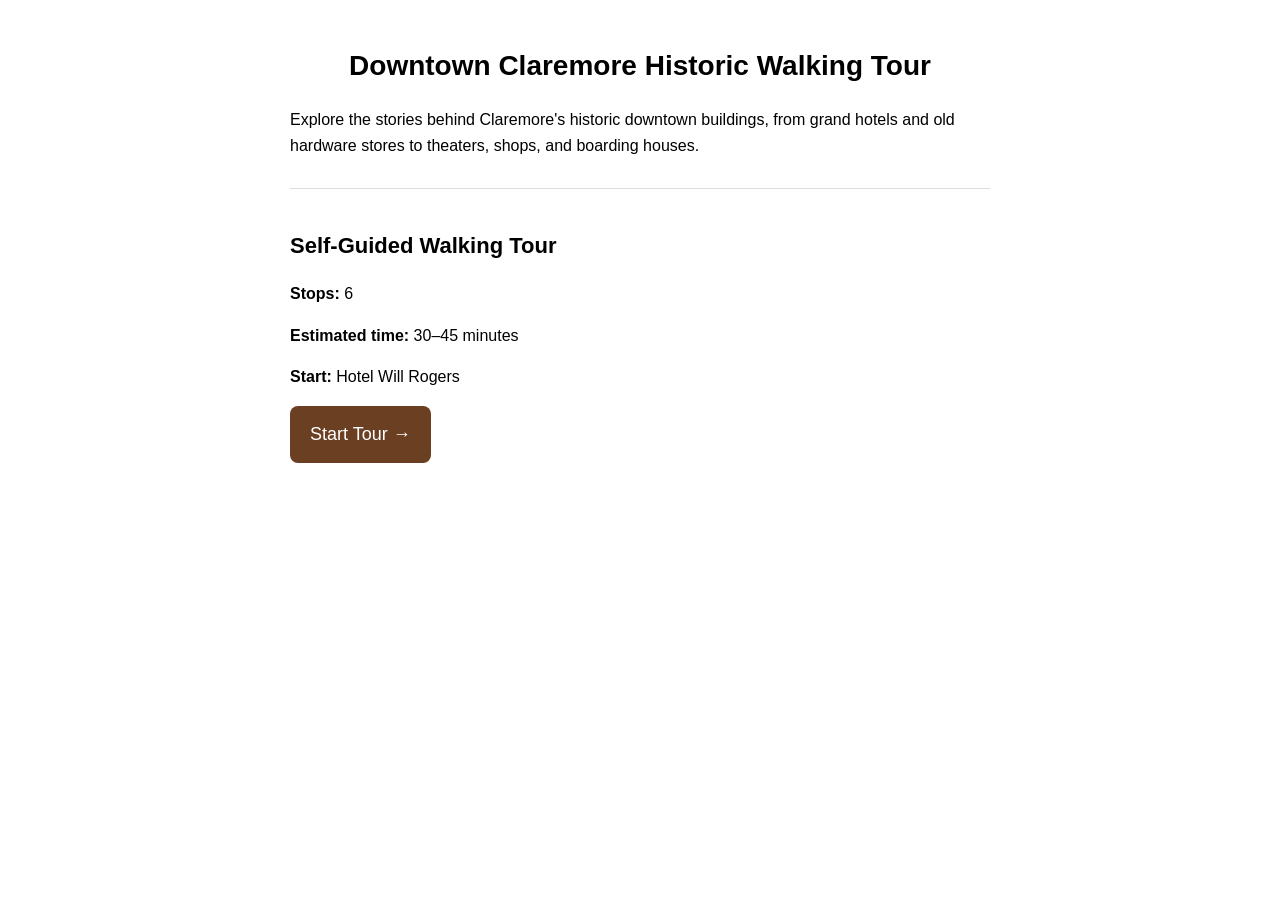
==== index.html @ 828f832d "Initial website upload" ====
<!DOCTYPE html>
<html>
<head>
    <title>Downtown Claremore Historic Walking Tour</title>
    <link rel="stylesheet" href="style.css">
</head>
<body
    <div class="container">
        <h1>Downtown Claremore Historic Walking Tour</h1>

        <p>
            Explore the stories behind Claremore's historic downtown buildings,
            from grand hotels and old hardware stores to theaters, shops, and boarding houses.
        </p>

        <div class="stop">
            <h2>Self-Guided Walking Tour</h2>

            <p><strong>Stops:</strong> 6</p>
            <p><strong>Estimated time:</strong> 30–45 minutes</p>
            <p><strong>Start:</strong> Hotel Will Rogers</p>

            <a href="hotel-will-rogers.html" class="button">Start Tour →</a>
        </div>
</body>
</html>
---- style.css ----
body {
    font-family: Arial, sans-serif;
    background-color: #f5f1e8;
    margin: 0;
    padding: 20px;
    line-height: 1.6;
}

.container {
    max-width: 700px;
    margin: auto;
    background: white;
    padding: 25px;
    border-radius: 12px;
}

h1 {
    text-align: center;
}

.stop {
    margin-top: 30px;
    padding-top: 20px;
    border-top: 1px solid #ddd;
}
.button {
    display: inline-block;
    background-color: #6b3f22;
    color: white;
    text-decoration: none;
    border: none;
    padding: 14px 20px;
    border-radius: 8px;
    font-size: 18px;
    cursor: pointer;
}
img {
    width: 100%;
    max-width: 400px;
    height: auto;
    border-radius: 10px;
    margin: 15px 0;
    display: block;
}
.current-photo,
.historic-photo {
    max-width: 350px;
    width: 100%;
    height: auto;
}
h1 {
    text-align: center;
    font-size: 28px;
}

h2 {
    font-size: 22px;
}

h3 {
    font-size: 18px;
}

p {
    font-size: 16px;
}
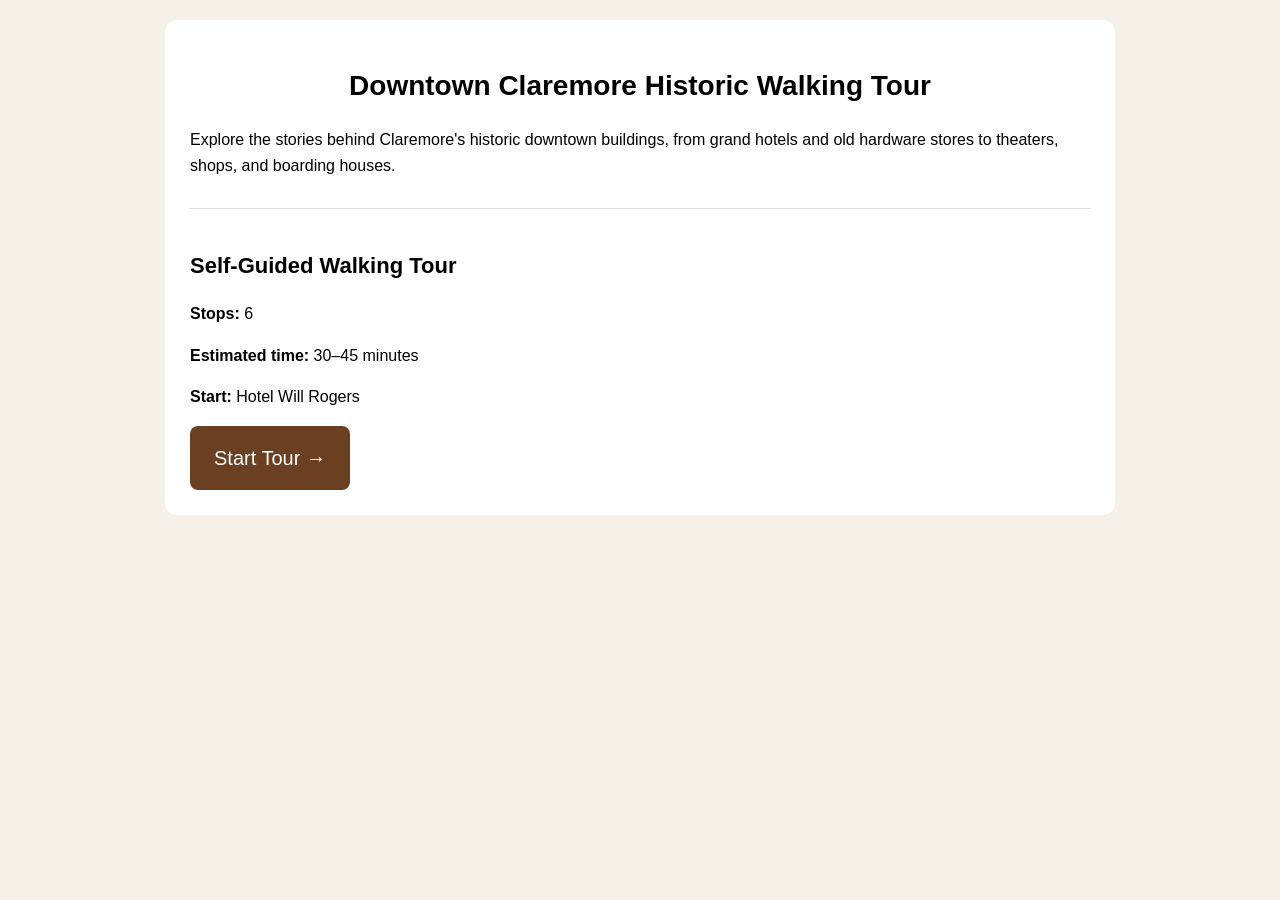
==== commit 7bb789e8: "improve mobile layout and viewport" ====
--- a/index.html
+++ b/index.html
@@ -2,9 +2,10 @@
 <html>
 <head>
     <title>Downtown Claremore Historic Walking Tour</title>
+    <meta name="viewport" content="width=device-width, initial-scale=1.0">
     <link rel="stylesheet" href="style.css">
 </head>
-<body
+<body>
     <div class="container">
         <h1>Downtown Claremore Historic Walking Tour</h1>
 
--- a/style.css
+++ b/style.css
@@ -4,10 +4,11 @@
     margin: 0;
     padding: 20px;
     line-height: 1.6;
+    font-size: 18px;
 }
 
 .container {
-    max-width: 700px;
+    max-width: 900px;
     margin: auto;
     background: white;
     padding: 25px;
@@ -16,6 +17,11 @@
 
 h1 {
     text-align: center;
+    font-size: 2.2rem;
+}
+
+h2 {
+    font-size: 1.6rem;
 }
 
 .stop {
@@ -29,9 +35,9 @@
     color: white;
     text-decoration: none;
     border: none;
-    padding: 14px 20px;
+    padding: 16px 24px;
     border-radius: 8px;
-    font-size: 18px;
+    font-size: 20px;
     cursor: pointer;
 }
 img {
@@ -63,4 +69,24 @@
 
 p {
     font-size: 16px;
+}
+@media (max-width: 768px) {
+    body {
+        font-size: 20px;
+    }
+
+    h1 {
+        font-size: 2.5rem;
+    }
+
+    .container {
+        padding: 20px;
+    }
+
+    .button {
+        display: block;
+        width: 100%;
+        text-align: center;
+        box-sizing: border-box;
+    }
 }
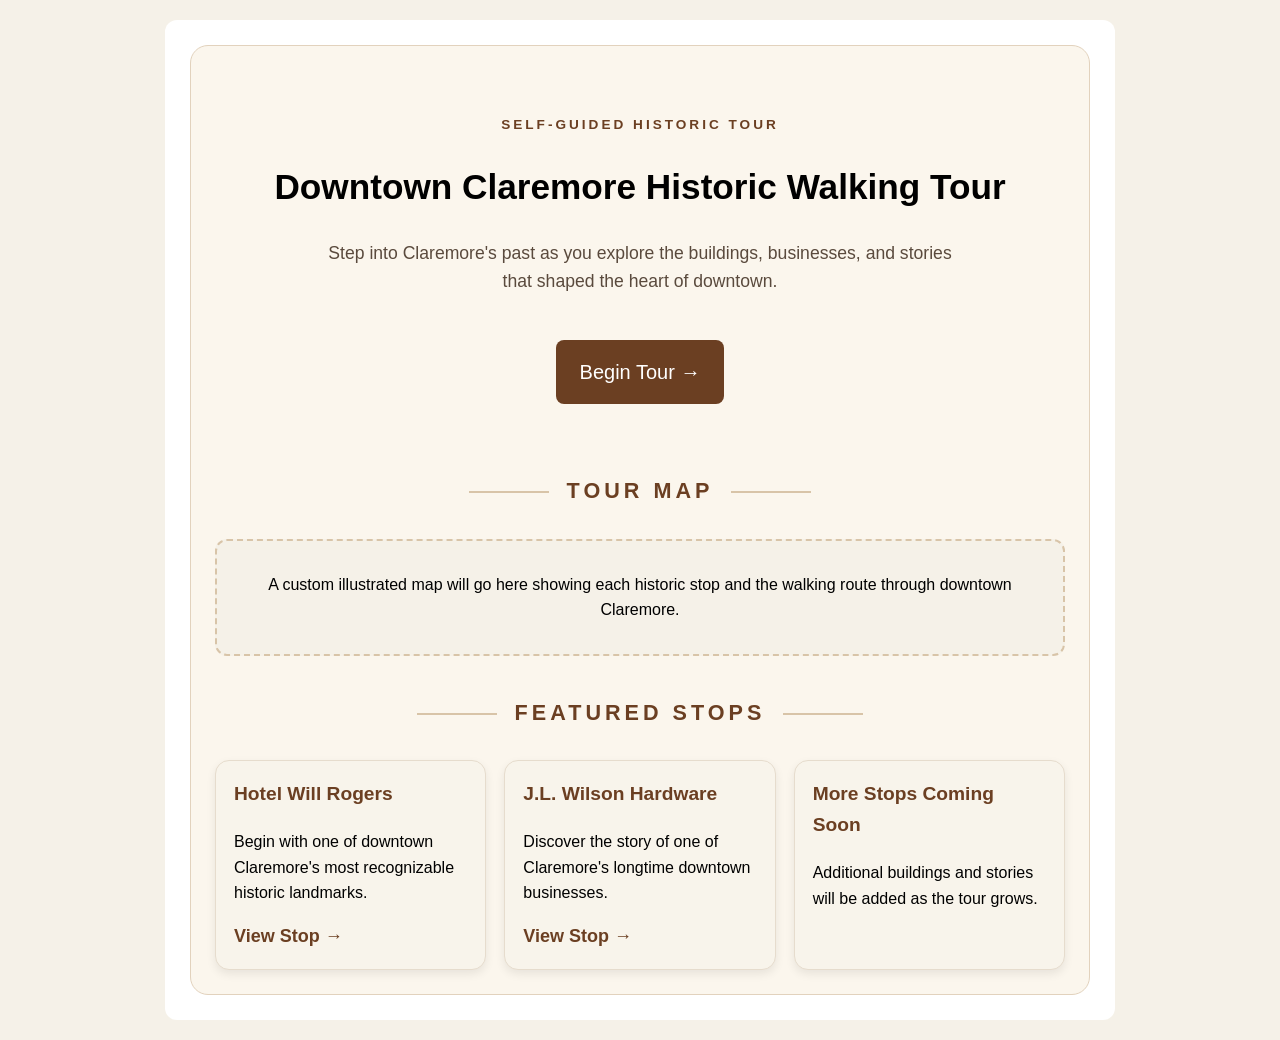
==== commit f20bd4d4: "Redesign Hotel Will Roger's Page an dbegin landing page" ====
--- a/index.html
+++ b/index.html
@@ -5,23 +5,55 @@
     <meta name="viewport" content="width=device-width, initial-scale=1.0">
     <link rel="stylesheet" href="style.css">
 </head>
+
 <body>
     <div class="container">
-        <h1>Downtown Claremore Historic Walking Tour</h1>
+        <div class="stop-card landing-card">
 
-        <p>
-            Explore the stories behind Claremore's historic downtown buildings,
-            from grand hotels and old hardware stores to theaters, shops, and boarding houses.
-        </p>
+            <div class="hero">
+                <p class="eyebrow">Self-Guided Historic Tour</p>
+                <h1>Downtown Claremore Historic Walking Tour</h1>
+                <p class="hero-text">
+                    Step into Claremore's past as you explore the buildings, businesses,
+                    and stories that shaped the heart of downtown.
+                </p>
 
-        <div class="stop">
-            <h2>Self-Guided Walking Tour</h2>
+                <a href="hotel-will-rogers.html" class="button">Begin Tour →</a>
+            </div>
 
-            <p><strong>Stops:</strong> 6</p>
-            <p><strong>Estimated time:</strong> 30–45 minutes</p>
-            <p><strong>Start:</strong> Hotel Will Rogers</p>
+            <h2 class="section-title">Tour Map</h2>
 
-            <a href="hotel-will-rogers.html" class="button">Start Tour →</a>
+            <div class="tour-map landing-map">
+                <p>
+                    A custom illustrated map will go here showing each historic stop
+                    and the walking route through downtown Claremore.
+                </p>
+            </div>
+
+            <h2 class="section-title">Featured Stops</h2>
+
+            <div class="featured-grid">
+
+                <div class="featured-card">
+                    <h3>Hotel Will Rogers</h3>
+                    <p>Begin with one of downtown Claremore's most recognizable historic landmarks.</p>
+                    <a href="hotel-will-rogers.html">View Stop →</a>
+                </div>
+
+                <div class="featured-card">
+                    <h3>J.L. Wilson Hardware</h3>
+                    <p>Discover the story of one of Claremore's longtime downtown businesses.</p>
+                    <a href="next-page.html">View Stop →</a>
+                </div>
+
+                <div class="featured-card">
+                    <h3>More Stops Coming Soon</h3>
+                    <p>Additional buildings and stories will be added as the tour grows.</p>
+                </div>
+
+            </div>
+
         </div>
+    </div>
 </body>
 </html>
--- a/style.css
+++ b/style.css
@@ -14,14 +14,79 @@
     padding: 25px;
     border-radius: 12px;
 }
+.stop-card {
+    background: #fbf6ed;
+    border: 1px solid #e2d2bd;
+    border-radius: 18px;
+    padding: 24px;
+}
 
 h1 {
     text-align: center;
     font-size: 2.2rem;
+}
+/* ==========================
+   Intro Quote
+========================== */
+
+.intro-quote {
+    max-width: 700px;
+    margin: 30px auto 40px;
+    padding: 18px 24px;
+    text-align: center;
+    color: #5a4a3d;
+    font-size: 1.15rem;
+    line-height: 1.8;
+    border-left: 4px solid #d8c4a8;
+    border-right: 4px solid #d8c4a8;
+    background: #fcfaf6;
+    border-radius: 10px;
+}
+
+.intro-quote p {
+    margin: 0;
+}
+
+.intro-quote em {
+    font-style: italic;
 }
 
 h2 {
     font-size: 1.6rem;
+}
+
+h3 {
+    font-size: 1.2rem;
+}
+/* ==========================
+   Section Titles
+========================== */
+
+.section-title {
+    text-align: center;
+    text-transform: uppercase;
+    letter-spacing: 4px;
+    color: #6b3f22;
+    font-size: 1.35rem;
+    font-weight: 600;
+    margin: 40px 0 30px;
+    position: relative;
+}
+
+.section-title::before,
+.section-title::after {
+    content: "";
+    display: inline-block;
+    width: 80px;
+    height: 2px;
+    background: #d8c4a8;
+    vertical-align: middle;
+    margin: 0 18px;
+}
+
+
+p {
+    font-size: 16px;
 }
 
 .stop {
@@ -29,6 +94,7 @@
     padding-top: 20px;
     border-top: 1px solid #ddd;
 }
+
 .button {
     display: inline-block;
     background-color: #6b3f22;
@@ -39,48 +105,124 @@
     border-radius: 8px;
     font-size: 20px;
     cursor: pointer;
-}
-img {
+    margin-top: 15px;
+}
+
+.image-compare {
+    position: relative;
     width: 100%;
-    max-width: 400px;
-    height: auto;
-    border-radius: 10px;
-    margin: 15px 0;
+    max-width: 600px;
+    height: 350px;
+    overflow: hidden;
+    border-radius: 12px;
+    margin: 20px 0;
+}
+
+.image-compare img {
+    width: 100%;
+    height: 100%;
+    object-fit: cover;
     display: block;
-}
-.current-photo,
-.historic-photo {
-    max-width: 350px;
+    border-radius: 0;
+    margin: 0;
+}
+
+.image-overlay {
+    position: absolute;
+    top: 0;
+    left: 0;
+    width: 50%;
+    height: 100%;
+    overflow: hidden;
+}
+
+.image-overlay img {
+    width: 600px;
+    max-width: none;
+    height: 100%;
+}
+
+.slider {
+    position: absolute;
+    left: 0;
+    bottom: 15px;
     width: 100%;
-    height: auto;
-}
-h1 {
-    text-align: center;
-    font-size: 28px;
-}
-
-h2 {
-    font-size: 22px;
-}
-
-h3 {
-    font-size: 18px;
-}
-
-p {
-    font-size: 16px;
+}
+
+.photo-note {
+    font-size: 0.9rem;
+    color: #555;
+}
+
+.tour-map {
+    background: #f5f1e8;
+    padding: 15px;
+    border-radius: 12px;
+    margin-top: 25px;
+}
+/* ==========================
+   Quick Facts
+========================== */
+
+.facts-grid {
+    display: grid;
+    grid-template-columns: repeat(3, 1fr);
+    gap: 18px;
+    margin: 35px 0;
+}
+
+.fact-card {
+    background: #f8f4eb;
+    border: 1px solid #e6dccd;
+    border-radius: 14px;
+    padding: 18px;
+    text-align: center;
+    box-shadow: 0 4px 10px rgba(0,0,0,.08);
+}
+.fact-card:hover {
+    transform: translateY(-5px);
+    box-shadow: 0 8px 20px rgba(0,0,0,.15);
+}
+
+.fact-icon{
+    font-size:30px;
+    color:#6b3f22;
+    margin-bottom:14px;
+}
+
+.fact-card h3 {
+    margin: 0 0 10px;
+    color: #6b3f22;
+    font-size: 1rem;
+}
+
+.fact-card p {
+    margin: 0;
+    line-height: 1.5;
+    font-size: .95rem;
+    color: #444;
 }
 @media (max-width: 768px) {
+
     body {
         font-size: 20px;
+        padding: 10px;
     }
 
     h1 {
-        font-size: 2.5rem;
+        font-size: 2.2rem;
     }
 
     .container {
-        padding: 20px;
+        padding: 18px;
+    }
+
+    .image-compare {
+        height: 280px;
+    }
+
+    .image-overlay img {
+        width: 600px;
     }
 
     .button {
@@ -89,4 +231,79 @@
         text-align: center;
         box-sizing: border-box;
     }
+
+    .facts-grid {
+        grid-template-columns: 1fr;
+    }
+
+    .fact-card {
+        padding: 18px;
+    }
+
+    .fact-icon {
+        font-size: 34px;
+    }
+
+    .fact-card h3 {
+        font-size: 1rem;
+    }
+
+    .fact-card p {
+        font-size: .9rem;
+    }
+
+}
+/* ==========================
+   Landing Page
+========================== */
+
+.hero {
+    text-align: center;
+    padding: 30px 10px;
+}
+
+.eyebrow {
+    text-transform: uppercase;
+    letter-spacing: 3px;
+    color: #6b3f22;
+    font-size: .85rem;
+    font-weight: bold;
+}
+
+.hero-text {
+    max-width: 650px;
+    margin: 20px auto 30px;
+    font-size: 1.1rem;
+    color: #5a4a3d;
+}
+
+.landing-map {
+    text-align: center;
+    border: 2px dashed #d8c4a8;
+}
+
+.featured-grid {
+    display: grid;
+    grid-template-columns: repeat(auto-fit, minmax(220px, 1fr));
+    gap: 18px;
+    margin-top: 25px;
+}
+
+.featured-card {
+    background: #f8f4eb;
+    border: 1px solid #e6dccd;
+    border-radius: 14px;
+    padding: 18px;
+    box-shadow: 0 4px 10px rgba(0,0,0,.08);
+}
+
+.featured-card h3 {
+    color: #6b3f22;
+    margin-top: 0;
+}
+
+.featured-card a {
+    color: #6b3f22;
+    font-weight: bold;
+    text-decoration: none;
 }
